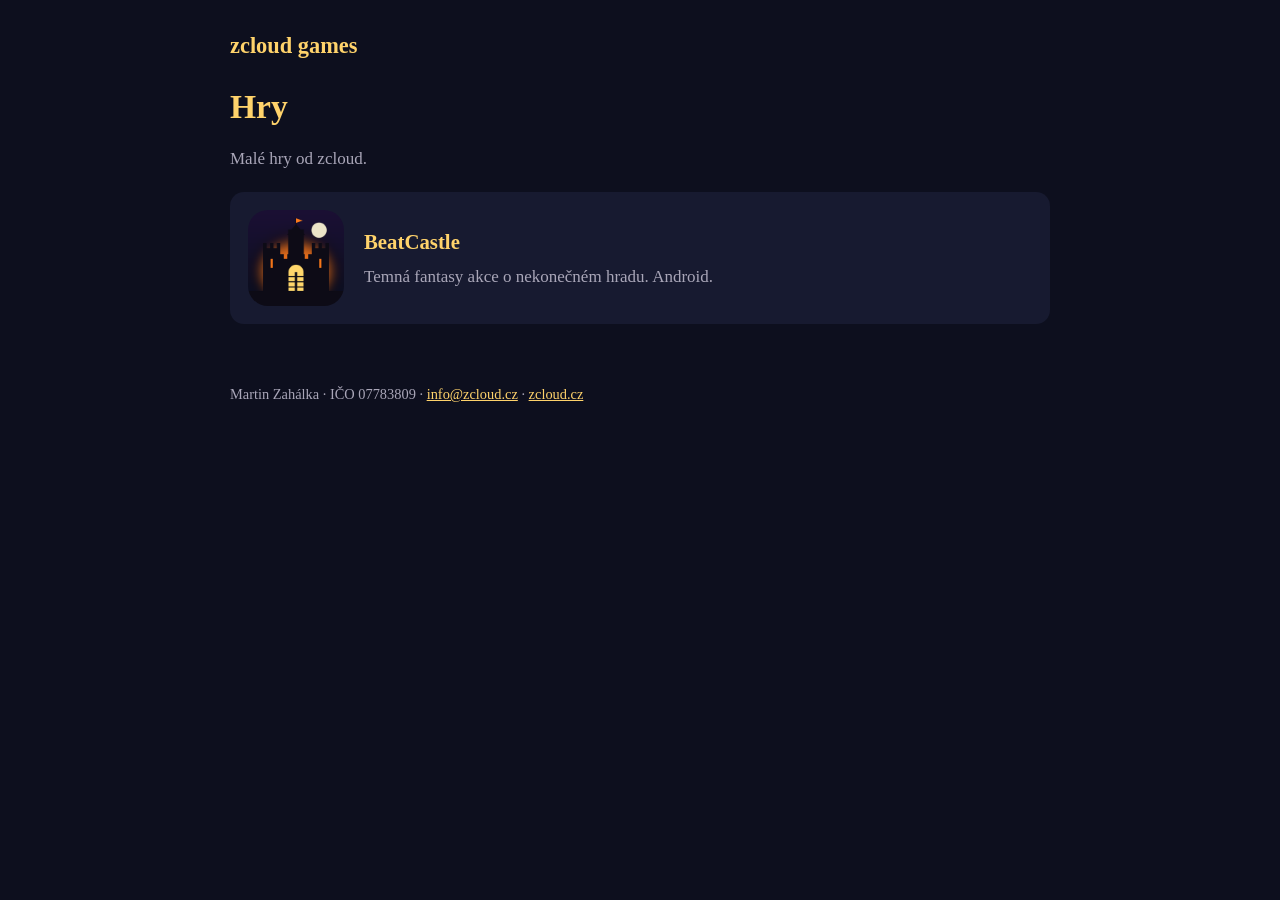
==== index.html @ 55ef4a0e "Initial site: games index, BeatCastle page, privacy policy, app-ads.txt" ====
<!doctype html>
<html lang="cs"><head><meta charset="utf-8"><meta name="viewport" content="width=device-width,initial-scale=1"><link rel="icon" href="/beatcastle/icon.png"><link rel="stylesheet" href="/style.css">
<title>Hry zcloud</title>
<meta name="description" content="Hry od zcloud (Martin Zahálka): BeatCastle a další.">
<link rel="canonical" href="https://games.zcloud.cz/">
</head><body>
<header><a class="brand" href="/">zcloud games</a></header>
<main>
<h1>Hry</h1>
<p class="muted">Malé hry od zcloud.</p>
<a class="card" href="/beatcastle/"><img src="/beatcastle/icon.png" alt="Ikona BeatCastle"><div><h2>BeatCastle</h2><p>Temná fantasy akce o nekonečném hradu. Android.</p></div></a>
</main>
<footer>Martin Zahálka · IČO 07783809 · <a href="mailto:info@zcloud.cz">info@zcloud.cz</a> · <a href="https://zcloud.cz/">zcloud.cz</a></footer>
</body></html>
---- style.css ----
:root{--bg:#0d0f1e;--panel:#171a30;--ink:#ece4c8;--muted:#a9a6b8;--gold:#ffd36b;--ember:#ff7a1a}
*{box-sizing:border-box}
body{margin:0;background:var(--bg);color:var(--ink);font:17px/1.65 Georgia,"Times New Roman",serif}
a{color:var(--gold)}a:hover{color:var(--ember)}
header,main,footer{max-width:860px;margin:0 auto;padding:0 20px}
header{padding-top:28px;display:flex;gap:18px;align-items:baseline;flex-wrap:wrap}
header a.brand{font-size:1.4rem;font-weight:bold;text-decoration:none;color:var(--gold)}
header nav a{margin-right:16px;color:var(--muted)}
h1{font-size:2.1rem;line-height:1.2;margin:1.4rem 0 .6rem;color:var(--gold)}
h2{font-size:1.3rem;margin:2rem 0 .4rem;color:var(--gold)}
.card{display:flex;gap:20px;align-items:center;background:var(--panel);border-radius:14px;padding:18px;margin:1.2rem 0;text-decoration:none;color:var(--ink)}
.card img{width:96px;height:96px;border-radius:20px;flex:none}
.card h2{margin:0}.card p{margin:.2rem 0 0;color:var(--muted)}
.hero{width:100%;height:auto;border-radius:14px;margin:1rem 0}
.muted{color:var(--muted)}
footer{padding:40px 20px;color:var(--muted);font-size:.9rem}
hr{border:0;border-top:1px solid #2a2e4d;margin:2.5rem 0}
@media(max-width:560px){.card{flex-direction:column;text-align:center}}
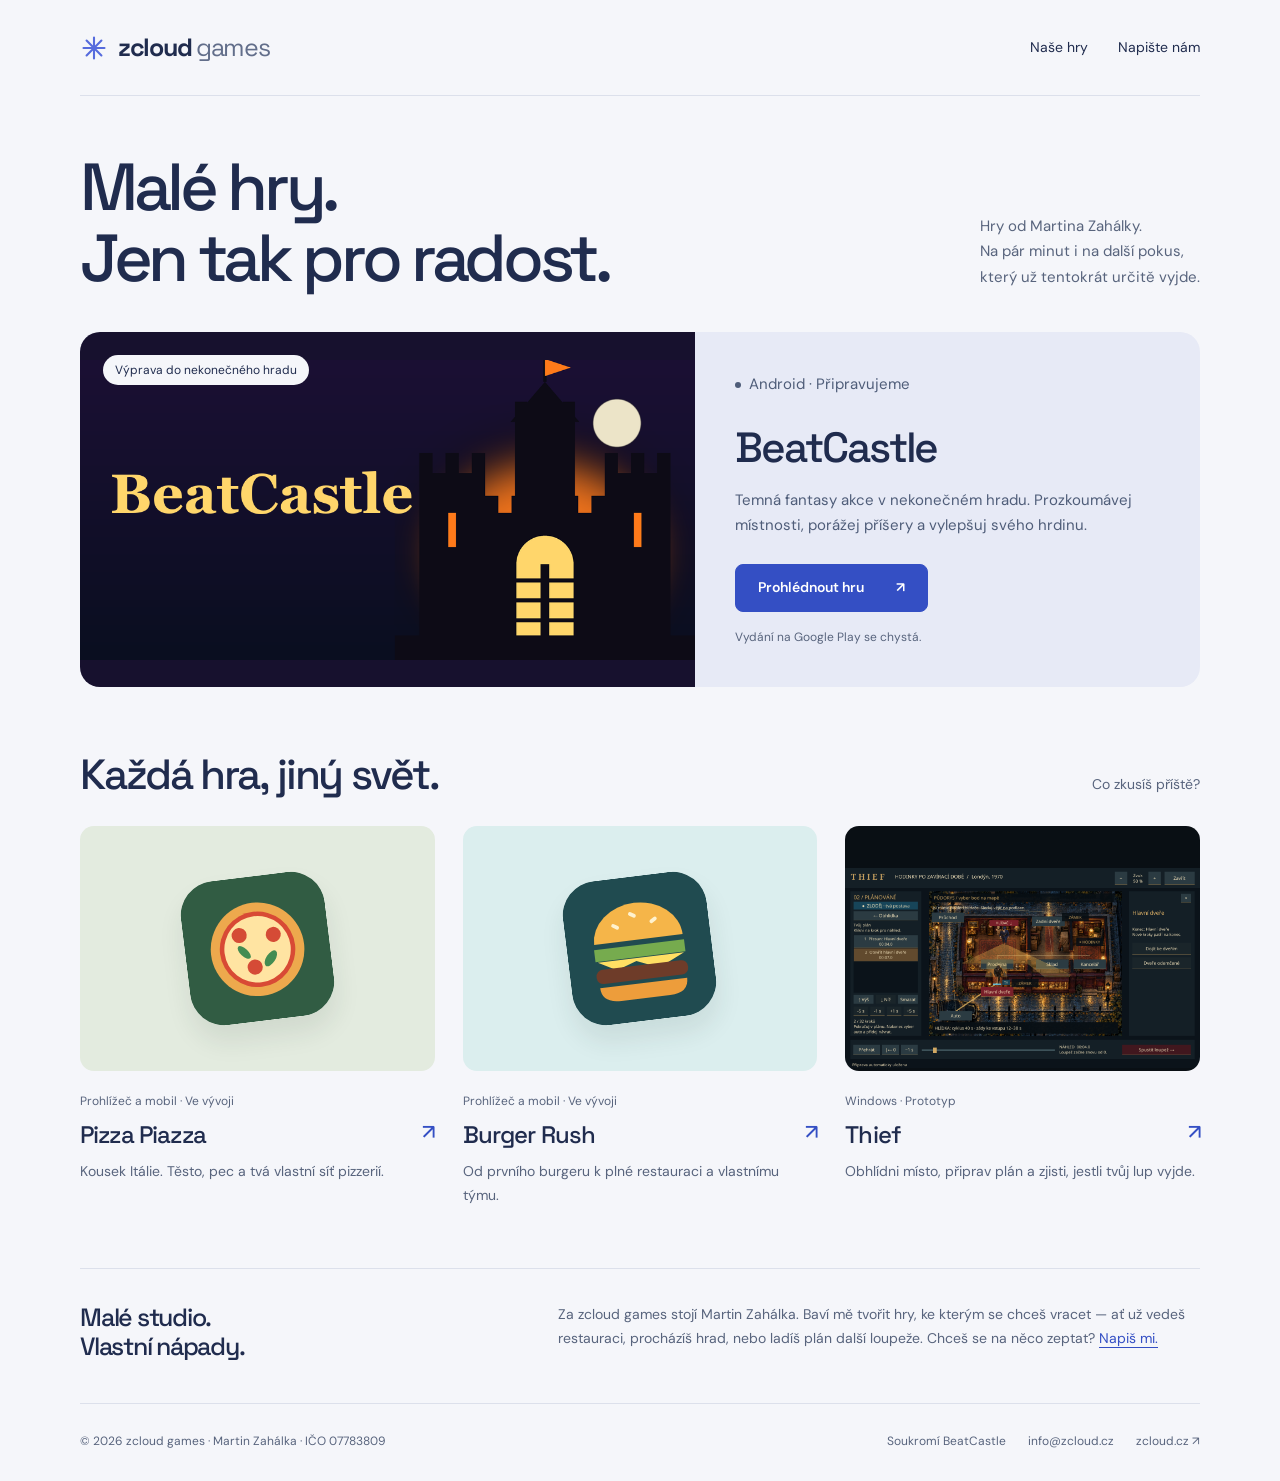
==== commit de4bb3bc: "feat: redesign games site and add Pizza, Burger and Thief pages" ====
--- a/index.html
+++ b/index.html
@@ -1,14 +1,40 @@
 <!doctype html>
-<html lang="cs"><head><meta charset="utf-8"><meta name="viewport" content="width=device-width,initial-scale=1"><link rel="icon" href="/beatcastle/icon.png"><link rel="stylesheet" href="/style.css">
-<title>Hry zcloud</title>
-<meta name="description" content="Hry od zcloud (Martin Zahálka): BeatCastle a další.">
-<link rel="canonical" href="https://games.zcloud.cz/">
-</head><body>
-<header><a class="brand" href="/">zcloud games</a></header>
-<main>
-<h1>Hry</h1>
-<p class="muted">Malé hry od zcloud.</p>
-<a class="card" href="/beatcastle/"><img src="/beatcastle/icon.png" alt="Ikona BeatCastle"><div><h2>BeatCastle</h2><p>Temná fantasy akce o nekonečném hradu. Android.</p></div></a>
+<html lang="cs">
+<head>
+  <meta charset="utf-8">
+  <meta name="viewport" content="width=device-width,initial-scale=1">
+  <meta name="theme-color" content="#f5f6fa">
+  <title>zcloud games — malé hry, jen tak pro radost</title>
+  <meta name="description" content="Hry od Martina Zahálky: BeatCastle, Pizza Piazza, Burger Rush a Thief. Prozkoumej fantasy hrad, vybuduj restauraci nebo naplánuj loupež.">
+  <link rel="canonical" href="https://games.zcloud.cz/">
+  <link rel="icon" href="/assets/mark.svg" type="image/svg+xml">
+  <link rel="preconnect" href="https://fonts.googleapis.com">
+  <link rel="preconnect" href="https://fonts.gstatic.com" crossorigin>
+  <link href="https://fonts.googleapis.com/css2?family=DM+Sans:wght@400;500;600;700&family=Space+Grotesk:wght@400;500;600;700&display=swap" rel="stylesheet">
+  <link rel="stylesheet" href="/style.css?v=20261022">
+  <meta property="og:type" content="website">
+  <meta property="og:url" content="https://games.zcloud.cz/">
+  <meta property="og:title" content="zcloud games — malé hry, jen tak pro radost">
+  <meta property="og:description" content="Hry od Martina Zahálky: BeatCastle, Pizza Piazza, Burger Rush a Thief. Prozkoumej fantasy hrad, vybuduj restauraci nebo naplánuj loupež.">
+  <meta property="og:locale" content="cs_CZ">
+  <meta property="og:site_name" content="zcloud games">
+  <meta property="og:image" content="https://games.zcloud.cz/beatcastle/hero.png">
+  <meta name="twitter:card" content="summary_large_image">
+
+  <script type="application/ld+json">{"@context":"https://schema.org","@type":"WebSite","@id":"https://games.zcloud.cz/#website","name":"zcloud games","url":"https://games.zcloud.cz/","inLanguage":"cs","author":{"@type":"Person","name":"Martin Zahálka","url":"https://zcloud.cz/"}}</script>
+</head>
+<body>
+<a class="skip-link" href="#obsah">Přejít na obsah</a>
+<header class="site-header container">
+  <a class="brand" href="/" aria-label="zcloud games — úvod"><img class="brand-mark" src="/assets/mark.svg" width="28" height="28" alt=""><b>zcloud <span>games</span></b></a>
+  <nav class="site-nav" aria-label="Hlavní navigace"><a href="/#hry">Naše hry</a><a href="mailto:info@zcloud.cz">Napište nám</a></nav>
+</header>
+<main class="container" id="obsah">
+  <section class="home-intro"><h1>Malé hry.<br>Jen tak pro radost.</h1><p>Hry od Martina Zahálky.<br>Na pár minut i na další pokus,<br>který už tentokrát určitě vyjde.</p></section>
+  <section class="featured" aria-labelledby="featured-title"><div class="featured-art"><img src="/beatcastle/hero.png" width="1024" height="500" fetchpriority="high" alt="BeatCastle: noční hrad s osvětlenou branou"><span class="badge">Výprava do nekonečného hradu</span></div><div class="featured-copy"><p class="status">Android · Připravujeme</p><h2 id="featured-title">BeatCastle</h2><p>Temná fantasy akce v nekonečném hradu. Prozkoumávej místnosti, porážej příšery a vylepšuj svého hrdinu.</p><a class="button" href="/beatcastle/">Prohlédnout hru <span aria-hidden="true">↗</span></a><span class="availability">Vydání na Google Play se chystá.</span></div></section>
+  <section class="catalogue" id="hry" aria-labelledby="catalogue-title"><div class="section-heading"><h2 id="catalogue-title">Každá hra, jiný svět.</h2><p>Co zkusíš příště?</p></div><div class="game-grid"><a class="game-card" href="/pizzapiazza/"><div class="game-cover pizza-cover"><img class="food-icon" src="/pizzapiazza/icon.svg" width="192" height="192" loading="lazy" alt=""></div><div class="meta">Prohlížeč a mobil · Ve vývoji</div><h3>Pizza Piazza<span aria-hidden="true">↗</span></h3><p>Kousek Itálie. Těsto, pec a tvá vlastní síť pizzerií.</p></a><a class="game-card" href="/burgerrush/"><div class="game-cover burger-cover"><img class="food-icon" src="/burgerrush/icon.svg" width="192" height="192" loading="lazy" alt=""></div><div class="meta">Prohlížeč a mobil · Ve vývoji</div><h3>Burger Rush<span aria-hidden="true">↗</span></h3><p>Od prvního burgeru k plné restauraci a vlastnímu týmu.</p></a><a class="game-card" href="/thief/"><div class="game-cover thief-cover"><img src="/thief/planner.png" width="1280" height="1024" loading="lazy" alt="Plánování loupeže v prototypu Thief"></div><div class="meta">Windows · Prototyp</div><h3>Thief<span aria-hidden="true">↗</span></h3><p>Obhlídni místo, připrav plán a zjisti, jestli tvůj lup vyjde.</p></a></div></section>
+  <section class="studio-note" aria-labelledby="studio-title"><h2 id="studio-title">Malé studio.<br>Vlastní nápady.</h2><p>Za zcloud games stojí Martin Zahálka. Baví mě tvořit hry, ke kterým se chceš vracet — ať už vedeš restauraci, procházíš hrad, nebo ladíš plán další loupeže. Chceš se na něco zeptat? <a href="mailto:info@zcloud.cz">Napiš mi.</a></p></section>
 </main>
-<footer>Martin Zahálka · IČO 07783809 · <a href="mailto:info@zcloud.cz">info@zcloud.cz</a> · <a href="https://zcloud.cz/">zcloud.cz</a></footer>
-</body></html>
+<footer class="site-footer container"><span>© 2026 zcloud games · Martin Zahálka · IČO 07783809</span><div class="footer-links"><a href="/beatcastle/privacy/">Soukromí BeatCastle</a><a href="mailto:info@zcloud.cz">info@zcloud.cz</a><a href="https://zcloud.cz/">zcloud.cz ↗</a></div></footer>
+</body>
+</html>
--- a/style.css
+++ b/style.css
@@ -1,18 +1,175 @@
-:root{--bg:#0d0f1e;--panel:#171a30;--ink:#ece4c8;--muted:#a9a6b8;--gold:#ffd36b;--ember:#ff7a1a}
-*{box-sizing:border-box}
-body{margin:0;background:var(--bg);color:var(--ink);font:17px/1.65 Georgia,"Times New Roman",serif}
-a{color:var(--gold)}a:hover{color:var(--ember)}
-header,main,footer{max-width:860px;margin:0 auto;padding:0 20px}
-header{padding-top:28px;display:flex;gap:18px;align-items:baseline;flex-wrap:wrap}
-header a.brand{font-size:1.4rem;font-weight:bold;text-decoration:none;color:var(--gold)}
-header nav a{margin-right:16px;color:var(--muted)}
-h1{font-size:2.1rem;line-height:1.2;margin:1.4rem 0 .6rem;color:var(--gold)}
-h2{font-size:1.3rem;margin:2rem 0 .4rem;color:var(--gold)}
-.card{display:flex;gap:20px;align-items:center;background:var(--panel);border-radius:14px;padding:18px;margin:1.2rem 0;text-decoration:none;color:var(--ink)}
-.card img{width:96px;height:96px;border-radius:20px;flex:none}
-.card h2{margin:0}.card p{margin:.2rem 0 0;color:var(--muted)}
-.hero{width:100%;height:auto;border-radius:14px;margin:1rem 0}
-.muted{color:var(--muted)}
-footer{padding:40px 20px;color:var(--muted);font-size:.9rem}
-hr{border:0;border-top:1px solid #2a2e4d;margin:2.5rem 0}
-@media(max-width:560px){.card{flex-direction:column;text-align:center}}
+:root {
+  color-scheme: light;
+  --paper: #f5f6fa;
+  --ink: #202c4e;
+  --muted: #58647d;
+  --blue: #344fc4;
+  --line: #dce0eb;
+  --lavender: #e7eaf6;
+  font-family: "DM Sans", sans-serif;
+  font-synthesis: none;
+}
+* { box-sizing: border-box; }
+html { scroll-behavior: smooth; scroll-padding-top: 24px; }
+body { margin: 0; color: var(--ink); background: var(--paper); font-size: 16px; line-height: 1.7; }
+a { color: inherit; text-decoration: none; text-underline-offset: 4px; }
+a:hover { text-decoration: underline; }
+a:focus-visible, summary:focus-visible { outline: 3px solid var(--blue); outline-offset: 5px; }
+img { display: block; max-width: 100%; height: auto; }
+h1, h2, h3, p { margin: 0; }
+h1, h2, h3, .brand { font-family: "Space Grotesk", sans-serif; }
+h1, h2, h3 { font-weight: 500; }
+h1 { font-size: clamp(2.7rem, 5.2vw, 4.5rem); letter-spacing: -.065em; line-height: 1.07; }
+h2 { font-size: clamp(1.8rem, 3.3vw, 2.65rem); letter-spacing: -.05em; line-height: 1.16; }
+h3 { font-size: 1.3rem; letter-spacing: -.035em; line-height: 1.3; }
+p { max-width: 65ch; }
+.container { width: min(1120px, 88%); margin-inline: auto; }
+.skip-link { position: absolute; top: -90px; left: 20px; z-index: 10; background: var(--ink); color: white; padding: 12px 20px; border-radius: 8px; }
+.skip-link:focus { top: 12px; }
+.site-header { min-height: 96px; display: flex; justify-content: space-between; align-items: center; gap: 24px; border-bottom: 1px solid var(--line); }
+.brand { display: inline-flex; align-items: center; gap: 10px; font-size: 25px; font-weight: 700; letter-spacing: -1.3px; white-space: nowrap; }
+.brand:hover { text-decoration: none; }
+.brand-mark { width: 28px; height: 28px; color: #566bdd; flex-shrink: 0; }
+.brand span { font-weight: 400; color: #626e8a; }
+.site-nav { display: flex; align-items: center; gap: 30px; font-size: 14px; }
+.site-nav [aria-current="page"] { color: var(--blue); text-decoration: underline; }
+.home-intro { display: flex; align-items: flex-end; justify-content: space-between; gap: 40px; padding: 56px 0 38px; }
+.home-intro p { max-width: 280px; color: var(--muted); font-size: 15px; padding-bottom: 4px; }
+.featured { display: grid; grid-template-columns: 1.22fr 1fr; border-radius: 20px; overflow: hidden; background: var(--lavender); }
+.featured-art { position: relative; min-height: 350px; background: #17112e; display: grid; align-items: center; }
+.featured-art img { width: 100%; }
+.featured-art .badge { position: absolute; top: 23px; left: 23px; background: var(--paper); color: var(--ink); }
+.featured-copy { padding: 40px; align-self: center; }
+.status { display: flex; align-items: center; gap: 8px; font-size: 13px; color: #475a8c; }
+.status::before { content: ""; width: 6px; height: 6px; flex-shrink: 0; border-radius: 50%; background: currentColor; }
+.featured-copy h2 { margin: 21px 0 16px; }
+.featured-copy p { color: #4f5d79; font-size: 15px; margin-bottom: 25px; }
+.button { min-height: 48px; display: inline-flex; justify-content: center; align-items: center; gap: 32px; padding: 12px 22px; border: 1px solid var(--blue); border-radius: 8px; background: var(--blue); color: #fff; font-weight: 600; font-size: 14px; line-height: 1.4; }
+.button:hover { background: #263eaa; text-decoration: none; }
+.button.secondary { background: transparent; color: var(--blue); border-color: #b6bfdf; }
+.button.secondary:hover { background: var(--lavender); }
+.availability { display: block; margin-top: 15px; color: var(--muted); font-size: 12px; }
+.badge { display: inline-flex; align-items: center; padding: 6px 12px; border-radius: 20px; font-size: 12px; line-height: 1.5; }
+.catalogue { padding: 63px 0 60px; }
+.section-heading { display: flex; justify-content: space-between; align-items: baseline; gap: 24px; margin-bottom: 27px; }
+.section-heading p { font-size: 14px; color: var(--muted); }
+.game-grid { display: grid; grid-template-columns: repeat(3, 1fr); gap: 28px; }
+.game-card { display: block; min-width: 0; }
+.game-card:hover { text-decoration: none; }
+.game-card:hover h3 { text-decoration: underline; }
+.game-cover { aspect-ratio: 1.45; border-radius: 14px; overflow: hidden; margin-bottom: 20px; position: relative; display: grid; place-items: center; }
+.game-cover .food-icon { width: 41%; border-radius: 24%; transform: rotate(-7deg); box-shadow: 0 16px 26px #20322e18; }
+.pizza-cover { background: #e3ebdf; }
+.burger-cover { background: #dbeeee; }
+.thief-cover { background: #15232c; }
+.thief-cover img { width: 100%; height: 100%; object-fit: cover; }
+.game-card .meta { font-size: 12px; color: var(--muted); margin-bottom: 8px; }
+.game-card h3 { display: flex; justify-content: space-between; gap: 14px; font-size: 24px; }
+.game-card h3 span { color: var(--blue); font-family: "DM Sans", sans-serif; font-size: 21px; }
+.game-card p { font-size: 14px; color: var(--muted); margin-top: 10px; }
+.studio-note { display: grid; grid-template-columns: 1fr 1.5fr; gap: 50px; padding: 34px 0 42px; border-top: 1px solid var(--line); }
+.studio-note p { color: var(--muted); font-size: 14px; }
+.studio-note h2 { font-size: 25px; max-width: 250px; }
+.studio-note a { color: var(--blue); text-decoration: underline; }
+.site-footer { border-top: 1px solid var(--line); padding: 27px 0 30px; display: flex; justify-content: space-between; gap: 20px; flex-wrap: wrap; color: var(--muted); font-size: 12px; }
+.footer-links { display: flex; gap: 22px; flex-wrap: wrap; }
+.back-link { display: inline-block; font-size: 13px; color: var(--muted); margin: 27px 0 0; }
+.game-hero { display: grid; grid-template-columns: 1fr 1fr; gap: 65px; align-items: center; padding: 32px 0 48px; }
+.game-hero h1 { font-size: clamp(2.6rem, 4.6vw, 3.9rem); margin: 20px 0; }
+.game-hero .lead { color: var(--muted); font-size: 16px; max-width: 440px; }
+.game-hero .actions { margin-top: 26px; display: flex; align-items: center; gap: 13px; flex-wrap: wrap; }
+.game-hero .game-art { border-radius: 20px; overflow: hidden; background: var(--lavender); min-height: 340px; display: grid; align-items: center; position: relative; }
+.game-hero .castle-art { background: #17112e; }
+.game-hero .castle-art img { width: 100%; }
+.game-hero .food-art { place-items: center; }
+.game-hero .food-art img { width: 180px; height: 180px; transform: rotate(-8deg); box-shadow: 0 22px 40px #243e3520; border-radius: 24%; }
+.game-hero .pizza-cover { background: #e3ebdf; }
+.game-hero .burger-cover { background: #dbeeee; }
+.food-art::before { content: ""; width: 265px; height: 265px; position: absolute; border: 1px solid #627a7525; border-radius: 50%; }
+.game-hero .thief-art { background: #15232c; }
+.thief-art img { width: 100%; }
+.art-caption { position: absolute; bottom: 14px; left: 14px; right: 14px; font-size: 11px; line-height: 1.5; color: #fff; background: #15232ce6; border-radius: 6px; padding: 7px 11px; }
+.facts { display: grid; grid-template-columns: repeat(3, 1fr); padding: 25px 0; border-block: 1px solid var(--line); gap: 25px; }
+.facts div { display: flex; flex-direction: column; gap: 3px; }
+.facts strong { font-size: 15px; font-weight: 600; }
+.facts span { font-size: 12px; color: var(--muted); }
+.game-body { padding: 55px 0; }
+.game-body > h2 { margin-bottom: 28px; }
+.feature-grid { display: grid; grid-template-columns: repeat(3, 1fr); gap: 35px; }
+.feature-grid h3 { margin-bottom: 12px; }
+.feature-grid p { font-size: 14px; color: var(--muted); }
+.screenshot { margin: 40px 0 0; }
+.screenshot img { width: 100%; border-radius: 14px; }
+.screenshot figcaption { text-align: center; font-size: 12px; color: var(--muted); margin-top: 10px; }
+.availability-panel { margin-top: 42px; padding: 27px 30px; border-radius: 12px; background: var(--lavender); }
+.availability-panel h3 { margin-bottom: 9px; }
+.availability-panel p { color: #4f5d79; font-size: 14px; }
+.availability-panel a { color: var(--blue); text-decoration: underline; }
+.related { border-top: 1px solid var(--line); padding: 30px 0 40px; display: flex; justify-content: space-between; align-items: center; gap: 25px; }
+.related h2 { font-size: 24px; }
+.related nav { display: flex; gap: 24px; flex-wrap: wrap; color: var(--blue); font-size: 14px; }
+.legal { max-width: 760px; margin-inline: auto; padding: 45px 0 60px; }
+.legal h1 { font-size: clamp(2.2rem, 5vw, 3.3rem); margin-bottom: 20px; }
+.legal h2 { font-size: 24px; margin: 34px 0 12px; }
+.legal p { color: var(--muted); font-size: 15px; }
+.legal a { color: var(--blue); text-decoration: underline; overflow-wrap: anywhere; }
+.legal hr { border: 0; border-top: 1px solid var(--line); margin: 45px 0; }
+.legal #en > h2:first-child { font-size: 32px; margin-bottom: 20px; }
+.muted { color: var(--muted); }
+.not-found { padding: 85px 0; }
+.not-found p { margin: 25px 0; color: var(--muted); }
+@media (max-width: 900px) {
+  .game-hero { gap: 30px; }
+  .featured-copy { padding: 28px; }
+  .game-grid { gap: 22px; }
+  .game-card h3 { font-size: 21px; }
+  .home-intro p { max-width: 245px; }
+}
+@media (max-width: 680px) {
+  .site-header { min-height: 80px; gap: 14px; }
+  .brand { font-size: 21px; gap: 8px; }
+  .brand-mark { width: 23px; height: 23px; }
+  .site-nav { gap: 17px; font-size: 13px; }
+  .home-intro { display: block; padding: 35px 0 28px; }
+  .home-intro h1 { font-size: clamp(2.5rem, 9vw, 3.3rem); }
+  .home-intro p { max-width: 100%; margin-top: 22px; font-size: 14px; }
+  .featured { grid-template-columns: 1fr; border-radius: 15px; }
+  .featured-art { min-height: 0; }
+  .featured-copy { padding: 28px; }
+  .featured-copy h2 { font-size: 32px; }
+  .catalogue { padding: 40px 0; }
+  .section-heading { display: block; }
+  .section-heading p { margin-top: 12px; }
+  .game-grid { grid-template-columns: 1fr; gap: 34px; }
+  .game-cover { aspect-ratio: 1.65; margin-bottom: 16px; }
+  .game-card h3 { font-size: 25px; }
+  .studio-note { grid-template-columns: 1fr; gap: 18px; }
+  .studio-note h2 { max-width: 100%; }
+  .game-hero { grid-template-columns: 1fr; padding-top: 26px; gap: 28px; }
+  .game-hero h1 { font-size: 43px; }
+  .game-hero .lead { font-size: 15px; }
+  .game-hero .game-art { min-height: 260px; }
+  .game-hero .thief-art { min-height: 0; padding-bottom: 47px; }
+  .food-art::before { width: 215px; height: 215px; }
+  .game-hero .food-art img { width: 150px; height: 150px; }
+  .facts { grid-template-columns: 1fr; gap: 18px; }
+  .facts div { flex-direction: row; align-items: baseline; justify-content: space-between; gap: 16px; }
+  .facts strong { font-size: 14px; }
+  .facts span { text-align: right; }
+  .game-body { padding: 35px 0; }
+  .feature-grid { grid-template-columns: 1fr; gap: 27px; }
+  .screenshot { margin-top: 30px; }
+  .availability-panel { padding: 23px; margin-top: 30px; }
+  .related { display: block; }
+  .related nav { margin-top: 18px; gap: 16px; }
+  .site-footer { font-size: 11px; gap: 16px; }
+  .footer-links { gap: 18px; }
+  .legal { padding-top: 30px; }
+}
+@media (max-width: 360px) {
+  .site-header { flex-wrap: wrap; padding-block: 17px; gap: 10px; }
+  .site-nav { width: 100%; justify-content: space-between; }
+  .game-hero h1 { font-size: 38px; }
+  .button { gap: 20px; }
+}
+@media (prefers-reduced-motion: reduce) { html { scroll-behavior: auto; } }
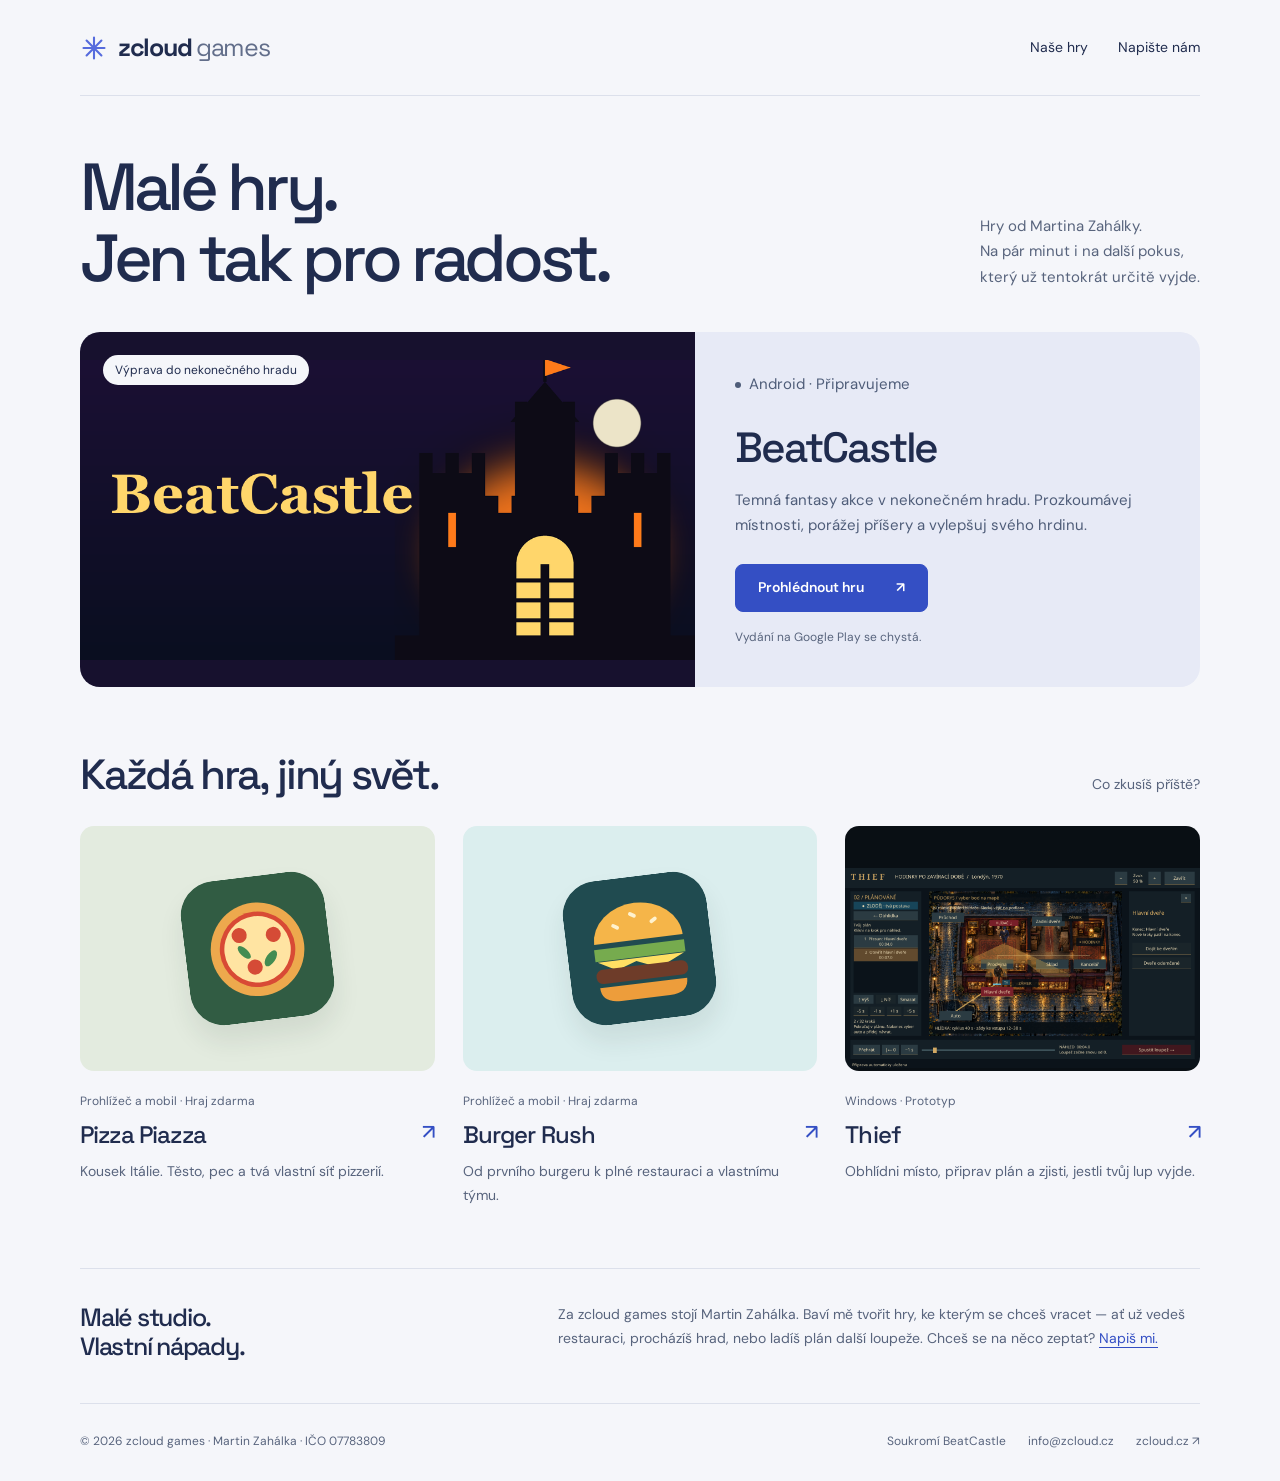
==== commit 92593302: "feat: publish playable Pizza Piazza and Burger Rush" ====
--- a/index.html
+++ b/index.html
@@ -32,7 +32,7 @@
 <main class="container" id="obsah">
   <section class="home-intro"><h1>Malé hry.<br>Jen tak pro radost.</h1><p>Hry od Martina Zahálky.<br>Na pár minut i na další pokus,<br>který už tentokrát určitě vyjde.</p></section>
   <section class="featured" aria-labelledby="featured-title"><div class="featured-art"><img src="/beatcastle/hero.png" width="1024" height="500" fetchpriority="high" alt="BeatCastle: noční hrad s osvětlenou branou"><span class="badge">Výprava do nekonečného hradu</span></div><div class="featured-copy"><p class="status">Android · Připravujeme</p><h2 id="featured-title">BeatCastle</h2><p>Temná fantasy akce v nekonečném hradu. Prozkoumávej místnosti, porážej příšery a vylepšuj svého hrdinu.</p><a class="button" href="/beatcastle/">Prohlédnout hru <span aria-hidden="true">↗</span></a><span class="availability">Vydání na Google Play se chystá.</span></div></section>
-  <section class="catalogue" id="hry" aria-labelledby="catalogue-title"><div class="section-heading"><h2 id="catalogue-title">Každá hra, jiný svět.</h2><p>Co zkusíš příště?</p></div><div class="game-grid"><a class="game-card" href="/pizzapiazza/"><div class="game-cover pizza-cover"><img class="food-icon" src="/pizzapiazza/icon.svg" width="192" height="192" loading="lazy" alt=""></div><div class="meta">Prohlížeč a mobil · Ve vývoji</div><h3>Pizza Piazza<span aria-hidden="true">↗</span></h3><p>Kousek Itálie. Těsto, pec a tvá vlastní síť pizzerií.</p></a><a class="game-card" href="/burgerrush/"><div class="game-cover burger-cover"><img class="food-icon" src="/burgerrush/icon.svg" width="192" height="192" loading="lazy" alt=""></div><div class="meta">Prohlížeč a mobil · Ve vývoji</div><h3>Burger Rush<span aria-hidden="true">↗</span></h3><p>Od prvního burgeru k plné restauraci a vlastnímu týmu.</p></a><a class="game-card" href="/thief/"><div class="game-cover thief-cover"><img src="/thief/planner.png" width="1280" height="1024" loading="lazy" alt="Plánování loupeže v prototypu Thief"></div><div class="meta">Windows · Prototyp</div><h3>Thief<span aria-hidden="true">↗</span></h3><p>Obhlídni místo, připrav plán a zjisti, jestli tvůj lup vyjde.</p></a></div></section>
+  <section class="catalogue" id="hry" aria-labelledby="catalogue-title"><div class="section-heading"><h2 id="catalogue-title">Každá hra, jiný svět.</h2><p>Co zkusíš příště?</p></div><div class="game-grid"><a class="game-card" href="/pizzapiazza/"><div class="game-cover pizza-cover"><img class="food-icon" src="/pizzapiazza/icon.svg" width="192" height="192" loading="lazy" alt=""></div><div class="meta">Prohlížeč a mobil · Hraj zdarma</div><h3>Pizza Piazza<span aria-hidden="true">↗</span></h3><p>Kousek Itálie. Těsto, pec a tvá vlastní síť pizzerií.</p></a><a class="game-card" href="/burgerrush/"><div class="game-cover burger-cover"><img class="food-icon" src="/burgerrush/icon.svg" width="192" height="192" loading="lazy" alt=""></div><div class="meta">Prohlížeč a mobil · Hraj zdarma</div><h3>Burger Rush<span aria-hidden="true">↗</span></h3><p>Od prvního burgeru k plné restauraci a vlastnímu týmu.</p></a><a class="game-card" href="/thief/"><div class="game-cover thief-cover"><img src="/thief/planner.png" width="1280" height="1024" loading="lazy" alt="Plánování loupeže v prototypu Thief"></div><div class="meta">Windows · Prototyp</div><h3>Thief<span aria-hidden="true">↗</span></h3><p>Obhlídni místo, připrav plán a zjisti, jestli tvůj lup vyjde.</p></a></div></section>
   <section class="studio-note" aria-labelledby="studio-title"><h2 id="studio-title">Malé studio.<br>Vlastní nápady.</h2><p>Za zcloud games stojí Martin Zahálka. Baví mě tvořit hry, ke kterým se chceš vracet — ať už vedeš restauraci, procházíš hrad, nebo ladíš plán další loupeže. Chceš se na něco zeptat? <a href="mailto:info@zcloud.cz">Napiš mi.</a></p></section>
 </main>
 <footer class="site-footer container"><span>© 2026 zcloud games · Martin Zahálka · IČO 07783809</span><div class="footer-links"><a href="/beatcastle/privacy/">Soukromí BeatCastle</a><a href="mailto:info@zcloud.cz">info@zcloud.cz</a><a href="https://zcloud.cz/">zcloud.cz ↗</a></div></footer>
